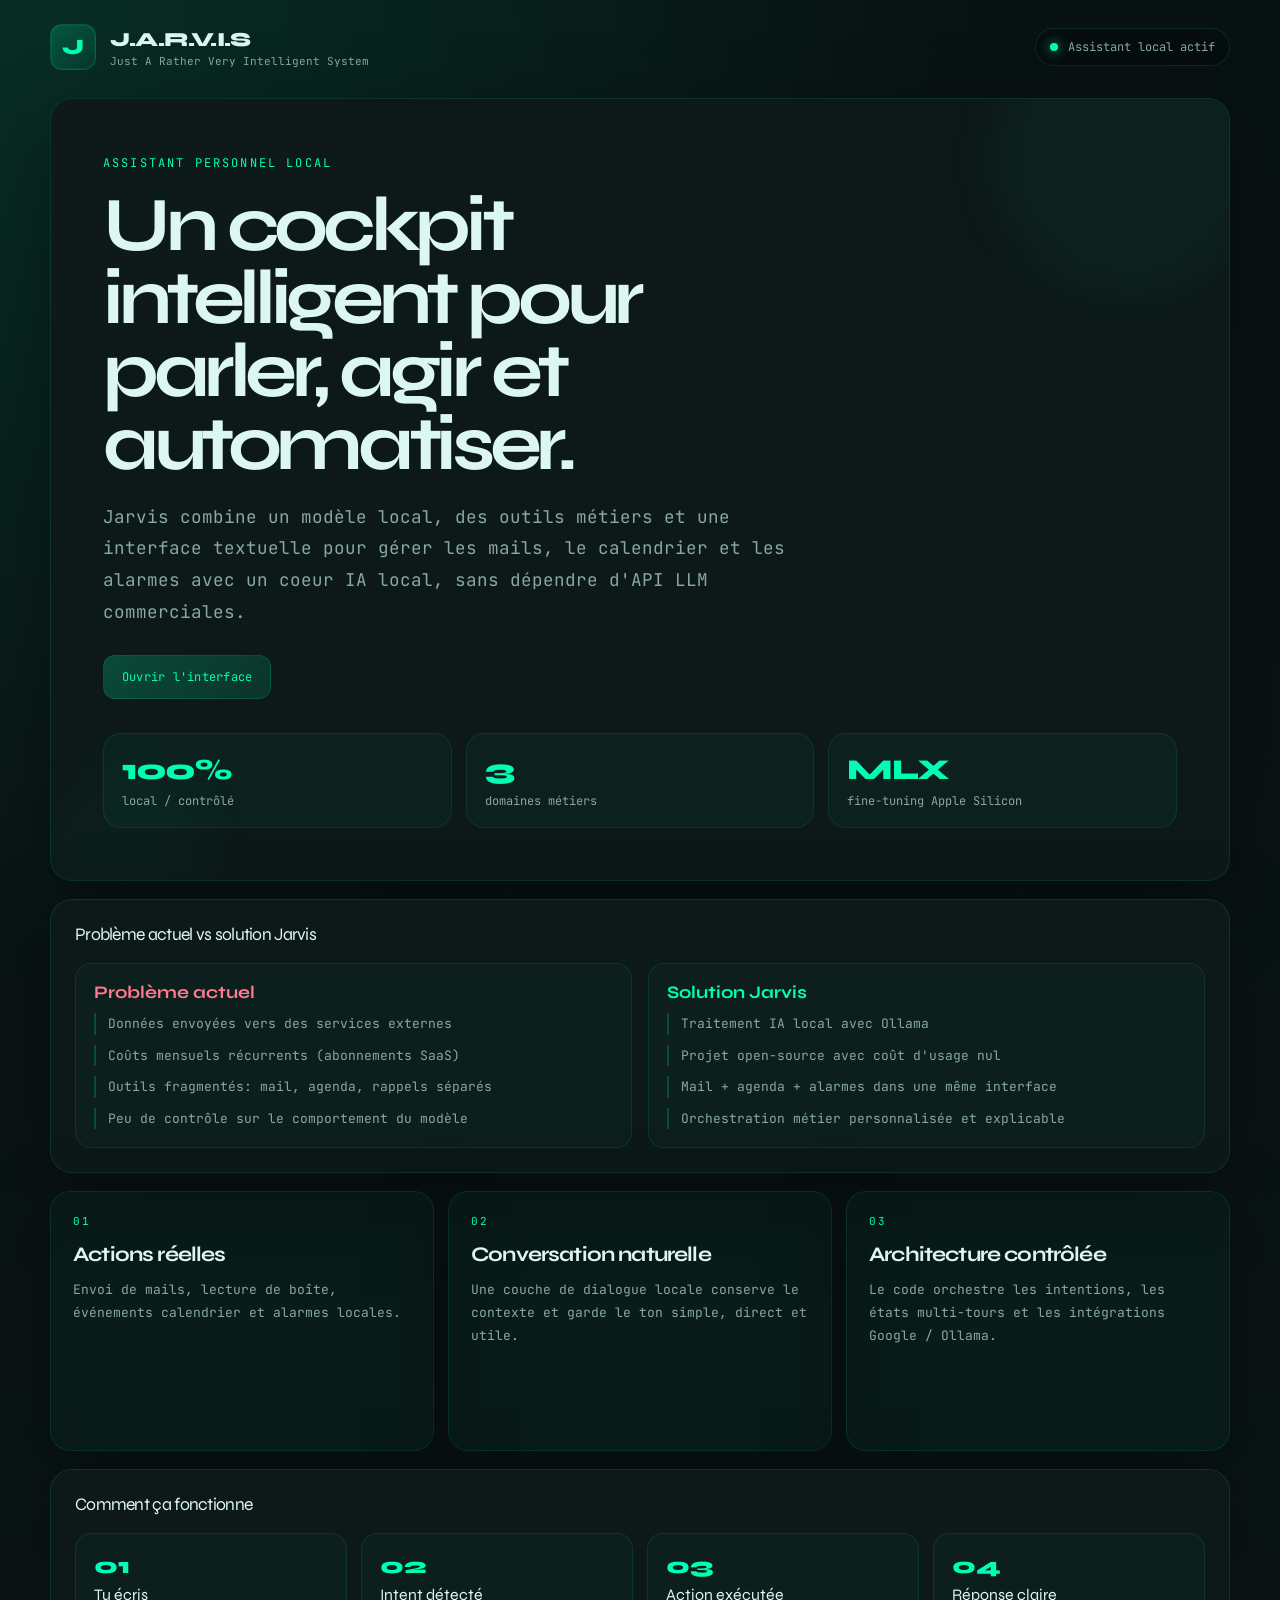
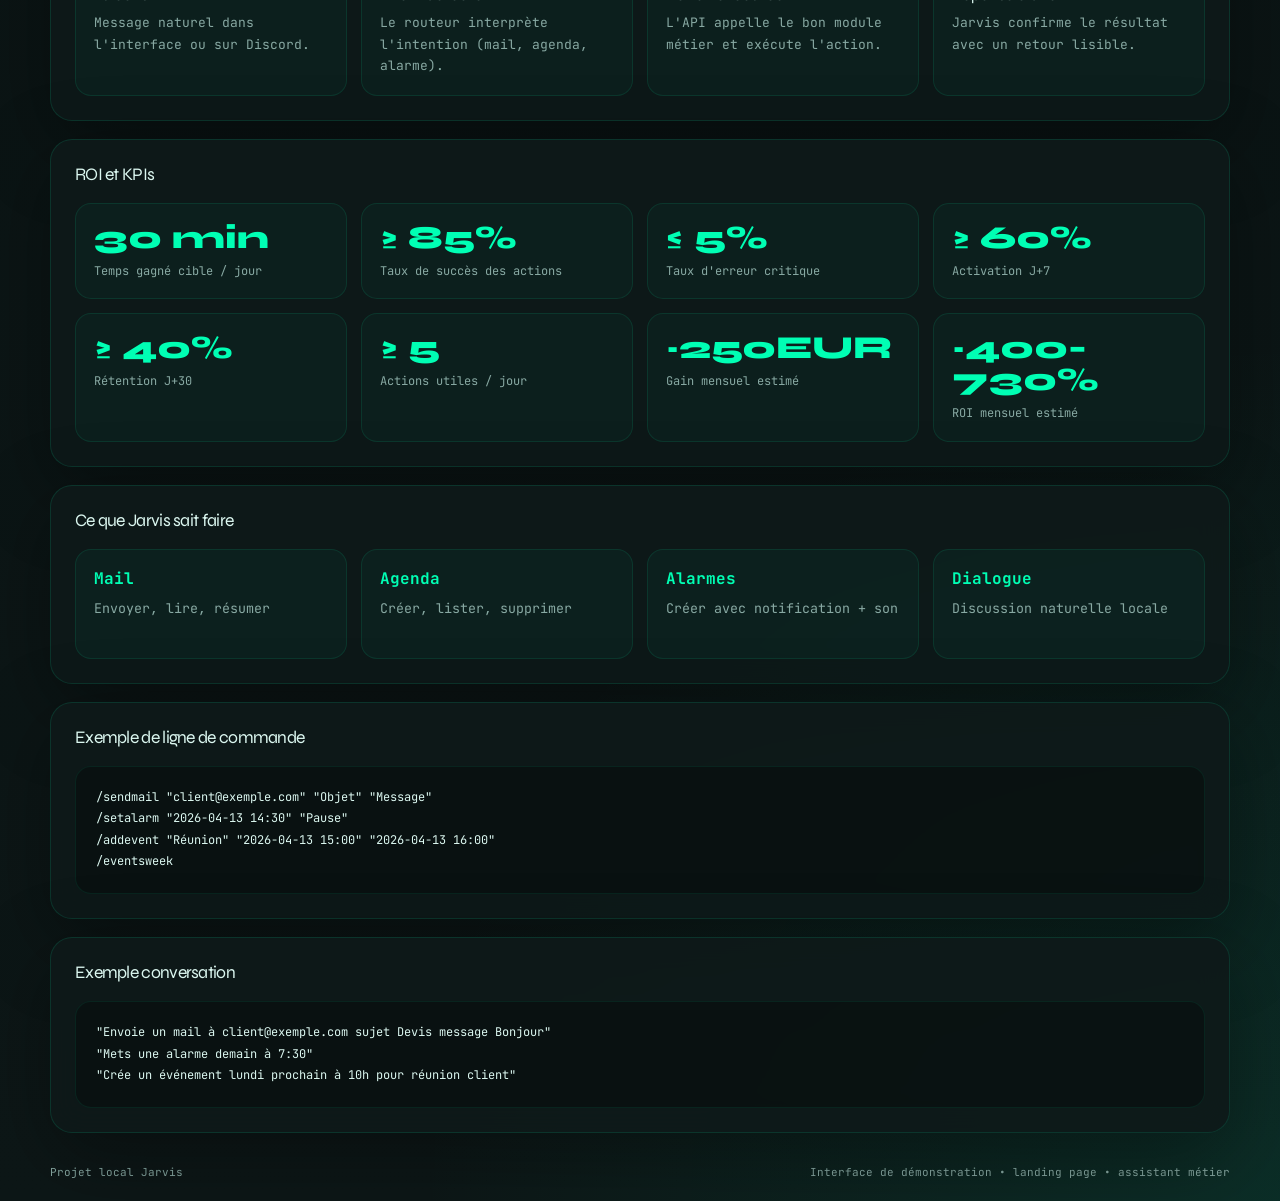
==== Page/index.html @ 5d5c664e "Ajout projet pour portfolio" ====
<!DOCTYPE html>
<html lang="fr">
<head>
  <meta charset="UTF-8">
  <meta name="viewport" content="width=device-width, initial-scale=1.0">
  <title>J.A.R.V.I.S — Landing Page</title>
  <link rel="preconnect" href="https://fonts.googleapis.com">
  <link rel="preconnect" href="https://fonts.gstatic.com" crossorigin>
  <link href="https://fonts.googleapis.com/css2?family=JetBrains+Mono:wght@300;400;500;700&family=Syne:wght@700;800&display=swap" rel="stylesheet">
  <link rel="stylesheet" href="./style.css">
</head>
<body>
  <div class="scanlines"></div>
  <header class="topbar">
    <div class="brand">
      <span class="brand-mark">J</span>
      <div>
        <div class="brand-title">J.A.R.V.I.S</div>
        <div class="brand-subtitle">Just A Rather Very Intelligent System</div>
      </div>
    </div>
    <div class="status">
      <span class="status-dot"></span>
      <span>Assistant local actif</span>
    </div>
  </header>

  <!-- Contenu principal avec explication de JARVIS -->
  <main class="shell">
    <section class="hero card">
      <div class="eyebrow">Assistant personnel local</div>
      <h1>Un cockpit intelligent pour parler, agir et automatiser.</h1>
      <p class="lead">
        Jarvis combine un modèle local, des outils métiers et une interface textuelle pour gérer
        les mails, le calendrier et les alarmes avec un coeur IA local, sans dépendre d'API LLM commerciales.
      </p>

      <div class="cta-row">
        <a class="btn primary" href="http://localhost:8000/test_interface.html">Ouvrir l'interface</a>
        <!-- <a class="btn secondary" href="../README.md">Lire le projet</a> -->
      </div>

      <div class="hero-grid">
        <div class="stat">
          <div class="stat-value">100%</div>
          <div class="stat-label">local / contrôlé</div>
        </div>
        <div class="stat">
          <div class="stat-value">3</div>
          <div class="stat-label">domaines métiers</div>
        </div>
        <div class="stat">
          <div class="stat-value">MLX</div>
          <div class="stat-label">fine-tuning Apple Silicon</div>
        </div>
      </div>
    </section>

    <!-- Comparaison et Constatation -->
    <section class="card compare">
      <div class="section-title">Problème actuel vs solution Jarvis</div>
      <div class="compare-grid">
        <div class="compare-col">
          <h3 class="compare-heading bad">Problème actuel</h3>
          <ul>
            <li>Données envoyées vers des services externes</li>
            <li>Coûts mensuels récurrents (abonnements SaaS)</li>
            <li>Outils fragmentés: mail, agenda, rappels séparés</li>
            <li>Peu de contrôle sur le comportement du modèle</li>
          </ul>
        </div>
        <div class="compare-col">
          <h3 class="compare-heading good">Solution Jarvis</h3>
          <ul>
            <li>Traitement IA local avec Ollama</li>
            <li>Projet open-source avec coût d'usage nul</li>
            <li>Mail + agenda + alarmes dans une même interface</li>
            <li>Orchestration métier personnalisée et explicable</li>
          </ul>
        </div>
      </div>
    </section>

    <!-- Fonctionnalités -->
    <section class="features">
      <article class="card feature">
        <div class="feature-index">01</div>
        <h2>Actions réelles</h2>
        <p>Envoi de mails, lecture de boîte, événements calendrier et alarmes locales.</p>
      </article>

      <article class="card feature">
        <div class="feature-index">02</div>
        <h2>Conversation naturelle</h2>
        <p>Une couche de dialogue locale conserve le contexte et garde le ton simple, direct et utile.</p>
      </article>

      <article class="card feature">
        <div class="feature-index">03</div>
        <h2>Architecture contrôlée</h2>
        <p>Le code orchestre les intentions, les états multi-tours et les intégrations Google / Ollama.</p>
      </article>
    </section>

    <!-- Fonctionnement -->
    <section class="card how">
      <div class="section-title">Comment ça fonctionne</div>
      <div class="steps-grid">
        <div class="step-card">
          <div class="step-num">01</div>
          <div class="step-name">Tu écris</div>
          <p>Message naturel dans l'interface ou sur Discord.</p>
        </div>
        <div class="step-card">
          <div class="step-num">02</div>
          <div class="step-name">Intent détecté</div>
          <p>Le routeur interprète l'intention (mail, agenda, alarme).</p>
        </div>
        <div class="step-card">
          <div class="step-num">03</div>
          <div class="step-name">Action exécutée</div>
          <p>L'API appelle le bon module métier et exécute l'action.</p>
        </div>
        <div class="step-card">
          <div class="step-num">04</div>
          <div class="step-name">Réponse claire</div>
          <p>Jarvis confirme le résultat avec un retour lisible.</p>
        </div>
      </div>
    </section>

    <!-- KPIs et ROI chiffre -->
    <section class="card kpis">
      <div class="section-title">ROI et KPIs</div>
      <div class="kpi-grid">
        <div class="kpi-item">
          <div class="kpi-value">30 min</div>
          <div class="kpi-label">Temps gagné cible / jour</div>
        </div>
        <div class="kpi-item">
          <div class="kpi-value">&ge; 85%</div>
          <div class="kpi-label">Taux de succès des actions</div>
        </div>
        <div class="kpi-item">
          <div class="kpi-value">&le; 5%</div>
          <div class="kpi-label">Taux d'erreur critique</div>
        </div>
        <div class="kpi-item">
          <div class="kpi-value">&ge; 60%</div>
          <div class="kpi-label">Activation J+7</div>
        </div>
        <div class="kpi-item">
          <div class="kpi-value">&ge; 40%</div>
          <div class="kpi-label">Rétention J+30</div>
        </div>
        <div class="kpi-item">
          <div class="kpi-value">&ge; 5</div>
          <div class="kpi-label">Actions utiles / jour</div>
        </div>
        <div class="kpi-item">
          <div class="kpi-value">~250EUR</div>
          <div class="kpi-label">Gain mensuel estimé</div>
        </div>
        <div class="kpi-item">
          <div class="kpi-value">~400-730%</div>
          <div class="kpi-label">ROI mensuel estimé</div>
        </div>
      </div>
    </section>

    <!-- Explication de ce que Jarvis sait faire pour les differentes fonctionnalités -->
    <section class="card roadmap">
      <div class="section-title">Ce que Jarvis sait faire</div>
      <div class="roadmap-grid">
        <div class="roadmap-item"><span>Mail</span><small>Envoyer, lire, résumer</small></div>
        <div class="roadmap-item"><span>Agenda</span><small>Créer, lister, supprimer</small></div>
        <div class="roadmap-item"><span>Alarmes</span><small>Créer avec notification + son</small></div>
        <div class="roadmap-item"><span>Dialogue</span><small>Discussion naturelle locale</small></div>
      </div>
    </section>

    <!-- Exemples d'utilisation avec les commandes  -->
    <section class="card showcase">
      <div class="section-title">Exemple de ligne de commande</div>
      <pre>/sendmail "client@exemple.com" "Objet" "Message"
/setalarm "2026-04-13 14:30" "Pause"
/addevent "Réunion" "2026-04-13 15:00" "2026-04-13 16:00"
/eventsweek</pre>
    </section>

    <!-- Exemples de conversation -->
    <section class="card showcase">
      <div class="section-title">Exemple conversation</div>
      <pre>"Envoie un mail à client@exemple.com sujet Devis message Bonjour"
"Mets une alarme demain à 7:30"
"Crée un événement lundi prochain à 10h pour réunion client"</pre>
    </section>
  </main>

  <!-- Pied de page -->
  <footer class="footer">
    <span>Projet local Jarvis</span>
    <span>Interface de démonstration • landing page • assistant métier</span>
  </footer>
</body>
</html>
---- Page/style.css ----
* {
  box-sizing: border-box;
  margin: 0;
  padding: 0;
}

:root {
  --bg: #081111;
  --bg2: #0d1717;
  --card: rgba(15, 26, 26, 0.92);
  --card-border: rgba(0, 255, 180, 0.12);
  --accent: #00ffb4;
  --accent-soft: rgba(0, 255, 180, 0.18);
  --accent-2: #00d39b;
  --text: #dbf7f0;
  --muted: #88a9a3;
  --shadow: 0 24px 80px rgba(0, 0, 0, 0.35);
  --mono: 'JetBrains Mono', monospace;
  --title: 'Syne', sans-serif;
}

html,
body {
  min-height: 100%;
}

body {
  font-family: var(--mono);
  color: var(--text);
  background:
    radial-gradient(circle at top left, rgba(0, 255, 180, 0.12), transparent 32%),
    radial-gradient(circle at bottom right, rgba(0, 211, 155, 0.12), transparent 28%),
    linear-gradient(180deg, var(--bg), var(--bg2));
  min-height: 100vh;
  display: flex;
  flex-direction: column;
  overflow-x: hidden;
}

.scanlines {
  position: fixed;
  inset: 0;
  pointer-events: none;
  background: repeating-linear-gradient(
    to bottom,
    rgba(255, 255, 255, 0.018) 0,
    rgba(255, 255, 255, 0.018) 1px,
    transparent 1px,
    transparent 4px
  );
  opacity: 0.35;
}

.topbar,
.shell,
.footer {
  width: min(1180px, calc(100% - 32px));
  margin: 0 auto;
}

.topbar {
  display: flex;
  justify-content: space-between;
  align-items: center;
  padding: 24px 0 18px;
}

.brand {
  display: flex;
  align-items: center;
  gap: 14px;
}

.brand-mark {
  display: grid;
  place-items: center;
  width: 46px;
  height: 46px;
  border-radius: 12px;
  background: linear-gradient(135deg, rgba(0, 255, 180, 0.2), rgba(0, 211, 155, 0.08));
  border: 1px solid var(--card-border);
  color: var(--accent);
  font-family: var(--title);
  font-size: 22px;
  font-weight: 800;
  box-shadow: 0 0 0 1px rgba(0, 255, 180, 0.08) inset;
}

.brand-title {
  font-family: var(--title);
  font-size: 20px;
  font-weight: 800;
  letter-spacing: -0.04em;
}

.brand-subtitle {
  color: var(--muted);
  font-size: 11px;
  margin-top: 2px;
}

.status {
  display: inline-flex;
  align-items: center;
  gap: 10px;
  color: var(--muted);
  font-size: 12px;
  padding: 10px 14px;
  border: 1px solid var(--card-border);
  border-radius: 999px;
  background: rgba(0, 0, 0, 0.18);
}

.status-dot {
  width: 8px;
  height: 8px;
  border-radius: 50%;
  background: var(--accent);
  box-shadow: 0 0 12px rgba(0, 255, 180, 0.8);
  animation: pulse 2.2s infinite;
}

@keyframes pulse {
  0%, 100% { transform: scale(1); opacity: 1; }
  50% { transform: scale(0.8); opacity: 0.55; }
}

.shell {
  display: grid;
  gap: 18px;
  padding: 10px 0 28px;
  flex: 1;
  align-content: start;
  min-height: calc(100vh - 160px);
}

.card {
  position: relative;
  border: 1px solid var(--card-border);
  border-radius: 22px;
  background: var(--card);
  box-shadow: var(--shadow);
  backdrop-filter: blur(16px);
}

.hero {
  padding: clamp(28px, 5vw, 52px);
  overflow: hidden;
}

.hero::before,
.hero::after {
  content: '';
  position: absolute;
  border-radius: 999px;
  filter: blur(30px);
  opacity: 0.35;
}

.hero::before {
  width: 280px;
  height: 280px;
  background: rgba(0, 255, 180, 0.12);
  top: -80px;
  right: -40px;
}

.hero::after {
  width: 180px;
  height: 180px;
  background: rgba(0, 211, 155, 0.1);
  bottom: -60px;
  left: -20px;
}

.eyebrow {
  display: inline-flex;
  align-items: center;
  gap: 8px;
  color: var(--accent);
  font-size: 12px;
  letter-spacing: 0.18em;
  text-transform: uppercase;
  margin-bottom: 18px;
}

.hero h1 {
  font-family: var(--title);
  font-size: clamp(2.3rem, 6vw, 5rem);
  line-height: 0.95;
  letter-spacing: -0.07em;
  max-width: 11ch;
}

.lead {
  max-width: 62ch;
  margin-top: 20px;
  color: var(--muted);
  font-size: clamp(0.98rem, 1.5vw, 1.1rem);
  line-height: 1.8;
}

.cta-row {
  display: flex;
  flex-wrap: wrap;
  gap: 12px;
  margin-top: 28px;
}

.btn {
  text-decoration: none;
  padding: 13px 18px;
  border-radius: 12px;
  border: 1px solid var(--card-border);
  font-size: 12px;
  letter-spacing: 0.02em;
  transition: transform 0.18s ease, background 0.18s ease, border-color 0.18s ease;
}

.btn:hover {
  transform: translateY(-1px);
}

.btn.primary {
  background: linear-gradient(135deg, rgba(0, 255, 180, 0.22), rgba(0, 255, 180, 0.12));
  color: var(--accent);
}

.btn.secondary {
  background: rgba(255, 255, 255, 0.03);
  color: var(--text);
}

.hero-grid,
.features,
.roadmap-grid {
  display: grid;
  gap: 14px;
}

.hero-grid {
  grid-template-columns: repeat(3, minmax(0, 1fr));
  margin-top: 34px;
}

.stat,
.feature,
.roadmap-item {
  border: 1px solid rgba(0, 255, 180, 0.1);
  background: rgba(0, 255, 180, 0.035);
}

.stat {
  padding: 18px;
  border-radius: 18px;
}

.stat-value {
  font-family: var(--title);
  color: var(--accent);
  font-size: 1.8rem;
  font-weight: 800;
  letter-spacing: -0.05em;
}

.stat-label {
  color: var(--muted);
  margin-top: 6px;
  font-size: 12px;
}

.features {
  grid-template-columns: repeat(3, minmax(0, 1fr));
}

.feature {
  padding: 22px;
  border-radius: 20px;
  min-height: 240px;
}

.feature-index {
  color: var(--accent);
  font-size: 11px;
  letter-spacing: 0.16em;
  margin-bottom: 14px;
}

.feature h2,
.section-title {
  font-family: var(--title);
  letter-spacing: -0.04em;
}

.feature h2 {
  font-size: 1.3rem;
  margin-bottom: 12px;
}

.feature p {
  color: var(--muted);
  line-height: 1.75;
  font-size: 13px;
}

.roadmap,
.showcase {
  padding: 24px;
}

.compare,
.how,
.kpis {
  padding: 24px;
}

.compare-grid {
  display: grid;
  grid-template-columns: 1fr 1fr;
  gap: 16px;
}

.compare-col {
  border: 1px solid rgba(0, 255, 180, 0.1);
  background: rgba(0, 255, 180, 0.03);
  border-radius: 16px;
  padding: 18px;
}

.compare-heading {
  font-family: var(--title);
  font-size: 1.1rem;
  margin-bottom: 10px;
}

.compare-heading.bad {
  color: #ff7a8f;
}

.compare-heading.good {
  color: var(--accent);
}

.compare-col ul {
  list-style: none;
  display: grid;
  gap: 10px;
}

.compare-col li {
  color: var(--muted);
  font-size: 13px;
  line-height: 1.65;
  padding-left: 12px;
  border-left: 2px solid rgba(0, 255, 180, 0.2);
}

.steps-grid {
  display: grid;
  grid-template-columns: repeat(4, minmax(0, 1fr));
  gap: 14px;
}

.step-card {
  border: 1px solid rgba(0, 255, 180, 0.1);
  background: rgba(0, 255, 180, 0.03);
  border-radius: 16px;
  padding: 18px;
}

.step-num {
  font-family: var(--title);
  color: var(--accent);
  font-size: 1.4rem;
  font-weight: 800;
  margin-bottom: 6px;
}

.step-name {
  font-family: var(--title);
  color: var(--text);
  font-size: 1rem;
  margin-bottom: 8px;
}

.step-card p {
  color: var(--muted);
  font-size: 13px;
  line-height: 1.65;
}

.kpi-grid {
  display: grid;
  grid-template-columns: repeat(4, minmax(0, 1fr));
  gap: 14px;
}

.kpi-item {
  border: 1px solid rgba(0, 255, 180, 0.1);
  background: rgba(0, 255, 180, 0.03);
  border-radius: 16px;
  padding: 18px;
}

.kpi-value {
  font-family: var(--title);
  color: var(--accent);
  font-size: 2rem;
  font-weight: 800;
  line-height: 1;
}

.kpi-label {
  margin-top: 8px;
  color: var(--muted);
  font-size: 12px;
  line-height: 1.55;
}

.section-title {
  margin-bottom: 18px;
  font-size: 1.1rem;
}

.roadmap-grid {
  grid-template-columns: repeat(4, minmax(0, 1fr));
}

.roadmap-item {
  padding: 18px;
  border-radius: 16px;
  min-height: 110px;
}

.roadmap-item span {
  display: block;
  color: var(--accent);
  font-weight: 700;
  margin-bottom: 8px;
}

.roadmap-item small {
  color: var(--muted);
  line-height: 1.6;
}

.showcase pre {
  overflow: auto;
  padding: 20px;
  border-radius: 16px;
  background: rgba(0, 0, 0, 0.28);
  border: 1px solid rgba(0, 255, 180, 0.08);
  color: var(--text);
  font-family: var(--mono);
  font-size: 12px;
  line-height: 1.8;
}

.footer {
  display: flex;
  justify-content: space-between;
  gap: 18px;
  padding: 4px 0 22px;
  color: var(--muted);
  font-size: 11px;
}

@media (min-width: 1200px) {
  .hero {
    min-height: 42vh;
  }

  .features {
    align-items: stretch;
  }

  .feature {
    min-height: 260px;
  }
}

@media (max-width: 960px) {
  .topbar,
  .footer {
    flex-direction: column;
    align-items: flex-start;
  }

  .compare-grid,
  .steps-grid,
  .kpi-grid,
  .hero-grid,
  .features,
  .roadmap-grid {
    grid-template-columns: 1fr;
  }

  .hero h1 {
    max-width: none;
  }
}
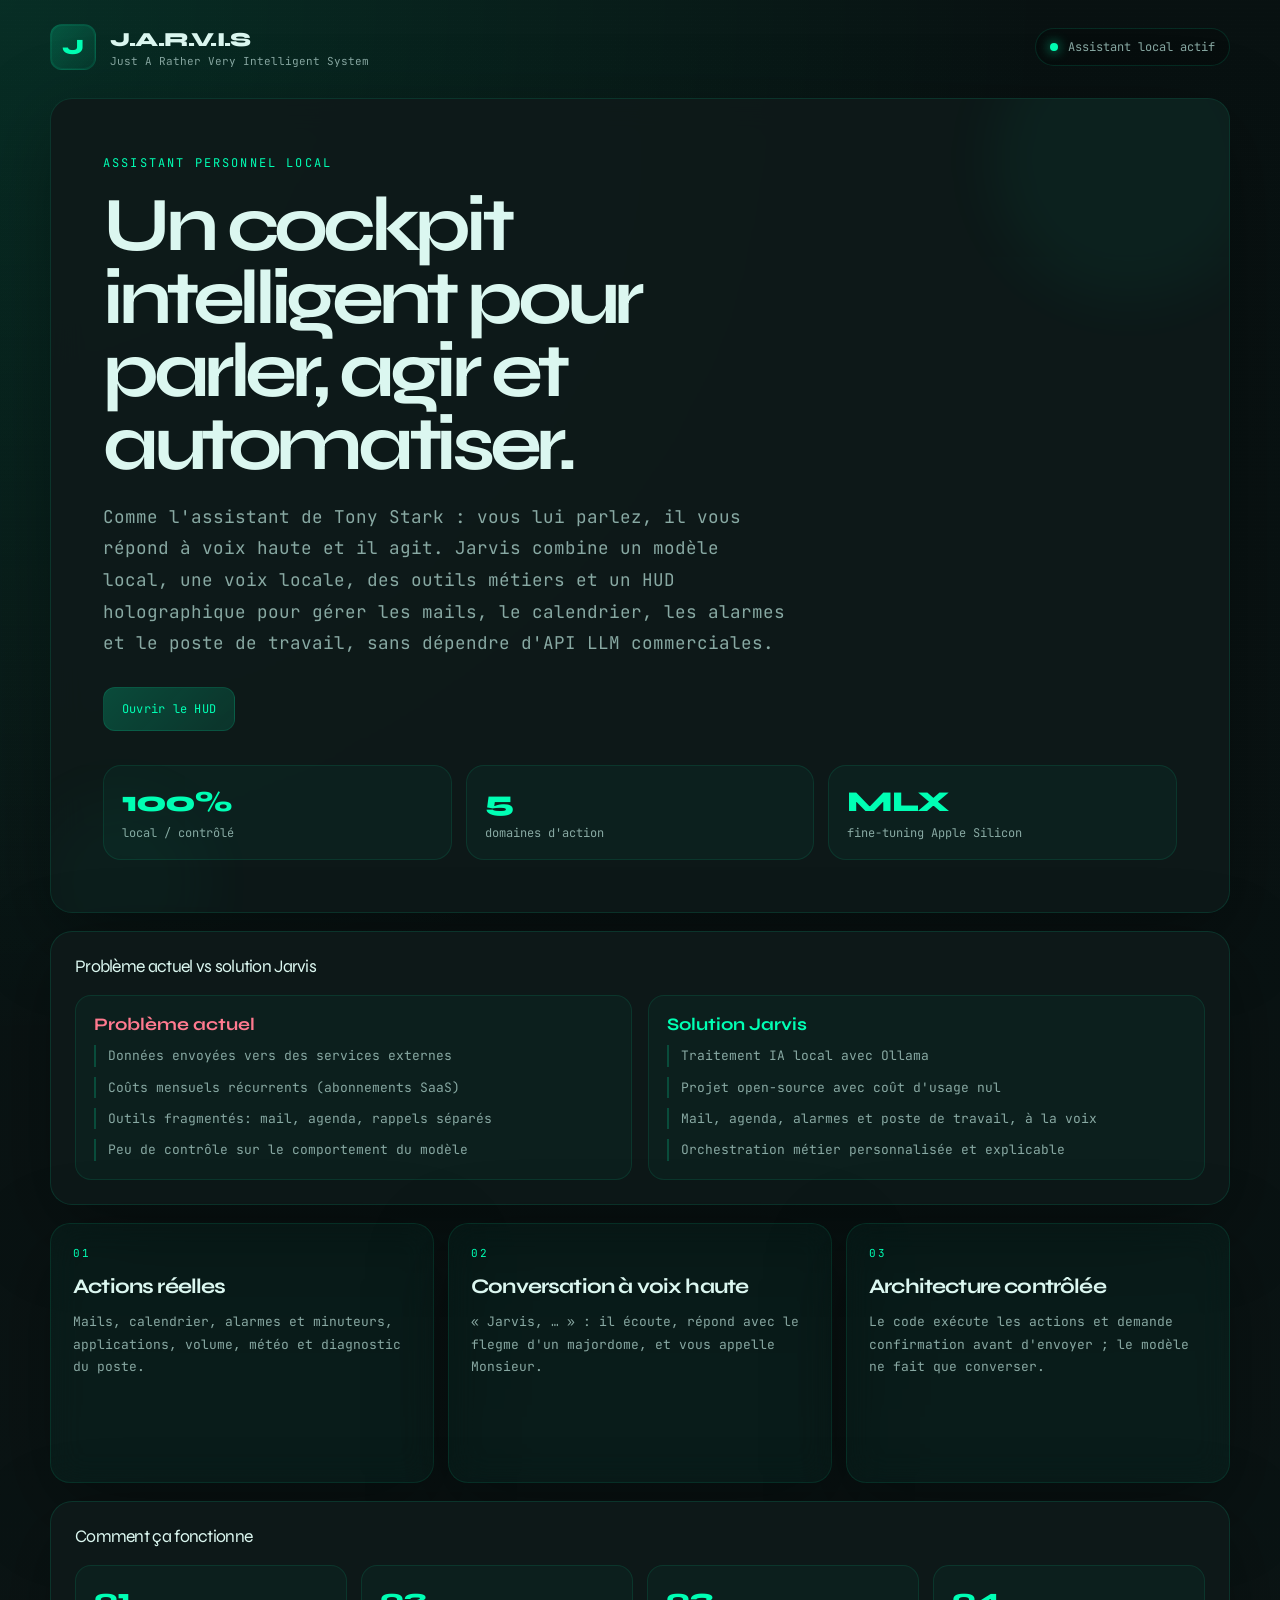
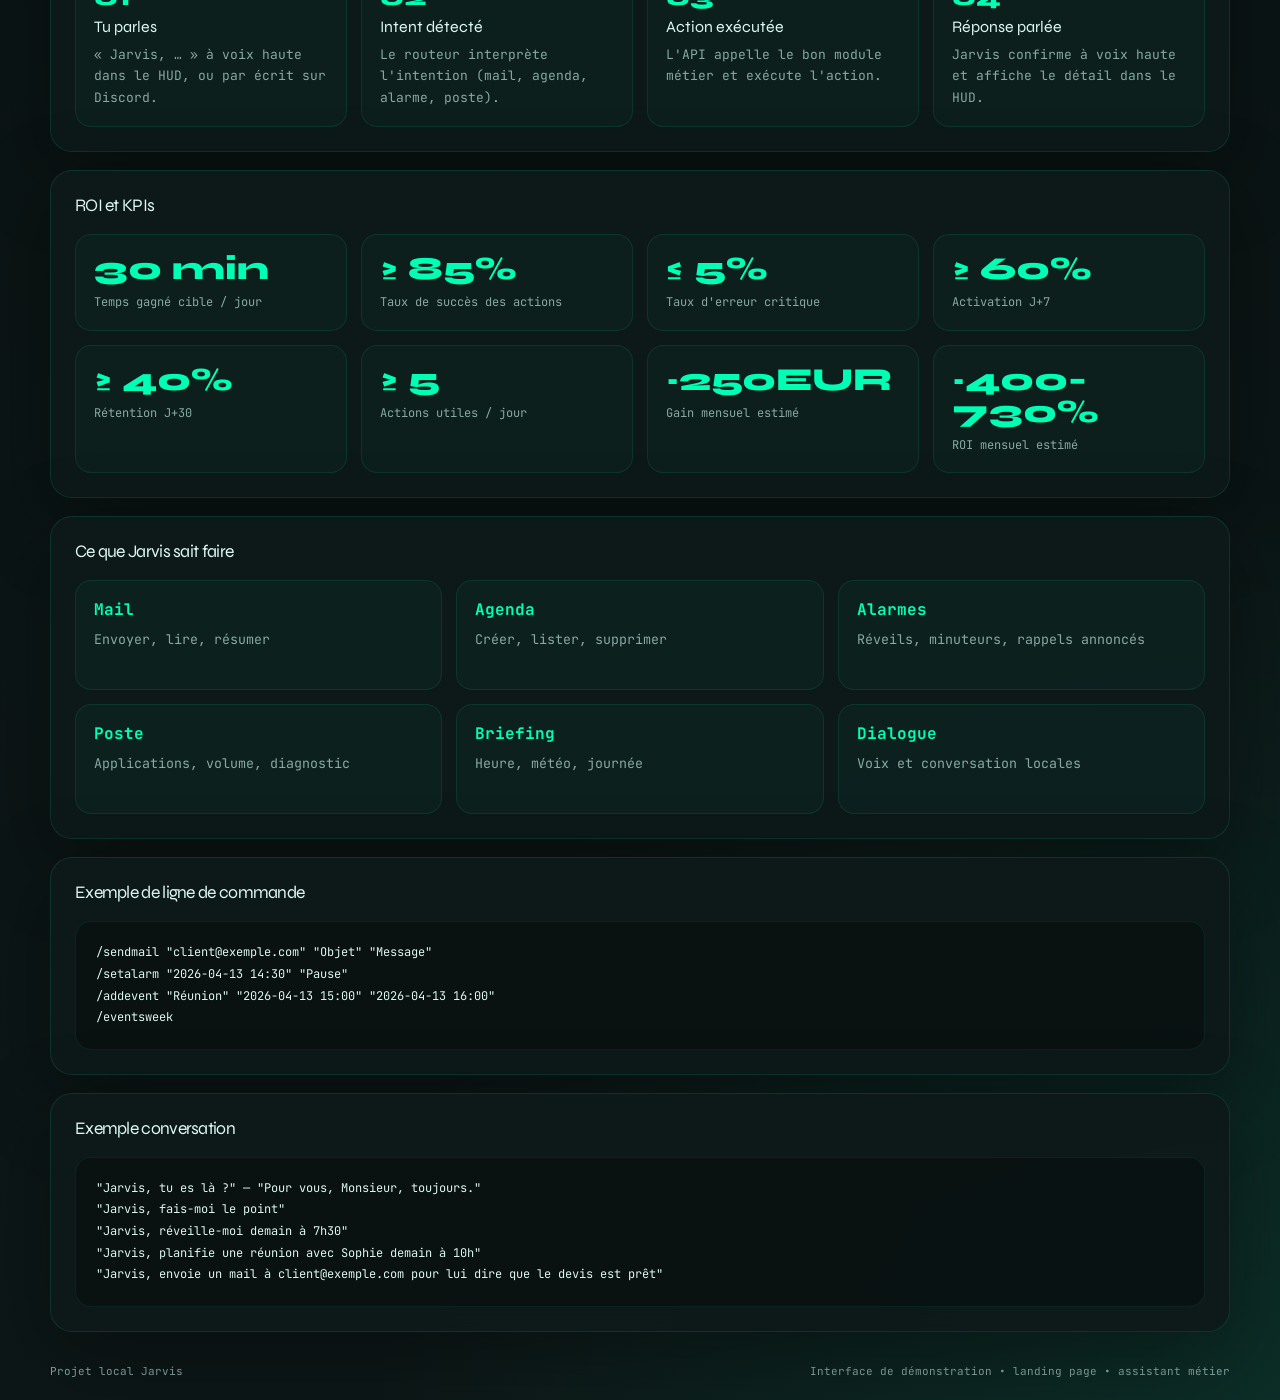
==== commit 58181d25: "Jarvis façon Iron Man : voix, HUD holographique et persona Jarvis se pilote maintenant à la voix, ré" ====
--- a/Page/index.html
+++ b/Page/index.html
@@ -31,12 +31,13 @@
       <div class="eyebrow">Assistant personnel local</div>
       <h1>Un cockpit intelligent pour parler, agir et automatiser.</h1>
       <p class="lead">
-        Jarvis combine un modèle local, des outils métiers et une interface textuelle pour gérer
-        les mails, le calendrier et les alarmes avec un coeur IA local, sans dépendre d'API LLM commerciales.
+        Comme l'assistant de Tony Stark : vous lui parlez, il vous répond à voix haute et il agit.
+        Jarvis combine un modèle local, une voix locale, des outils métiers et un HUD holographique pour gérer
+        les mails, le calendrier, les alarmes et le poste de travail, sans dépendre d'API LLM commerciales.
       </p>
 
       <div class="cta-row">
-        <a class="btn primary" href="http://localhost:8000/test_interface.html">Ouvrir l'interface</a>
+        <a class="btn primary" href="http://localhost:8001/">Ouvrir le HUD</a>
         <!-- <a class="btn secondary" href="../README.md">Lire le projet</a> -->
       </div>
 
@@ -46,8 +47,8 @@
           <div class="stat-label">local / contrôlé</div>
         </div>
         <div class="stat">
-          <div class="stat-value">3</div>
-          <div class="stat-label">domaines métiers</div>
+          <div class="stat-value">5</div>
+          <div class="stat-label">domaines d'action</div>
         </div>
         <div class="stat">
           <div class="stat-value">MLX</div>
@@ -74,7 +75,7 @@
           <ul>
             <li>Traitement IA local avec Ollama</li>
             <li>Projet open-source avec coût d'usage nul</li>
-            <li>Mail + agenda + alarmes dans une même interface</li>
+            <li>Mail, agenda, alarmes et poste de travail, à la voix</li>
             <li>Orchestration métier personnalisée et explicable</li>
           </ul>
         </div>
@@ -86,19 +87,19 @@
       <article class="card feature">
         <div class="feature-index">01</div>
         <h2>Actions réelles</h2>
-        <p>Envoi de mails, lecture de boîte, événements calendrier et alarmes locales.</p>
+        <p>Mails, calendrier, alarmes et minuteurs, applications, volume, météo et diagnostic du poste.</p>
       </article>
 
       <article class="card feature">
         <div class="feature-index">02</div>
-        <h2>Conversation naturelle</h2>
-        <p>Une couche de dialogue locale conserve le contexte et garde le ton simple, direct et utile.</p>
+        <h2>Conversation à voix haute</h2>
+        <p>« Jarvis, … » : il écoute, répond avec le flegme d'un majordome, et vous appelle Monsieur.</p>
       </article>
 
       <article class="card feature">
         <div class="feature-index">03</div>
         <h2>Architecture contrôlée</h2>
-        <p>Le code orchestre les intentions, les états multi-tours et les intégrations Google / Ollama.</p>
+        <p>Le code exécute les actions et demande confirmation avant d'envoyer ; le modèle ne fait que converser.</p>
       </article>
     </section>
 
@@ -108,13 +109,13 @@
       <div class="steps-grid">
         <div class="step-card">
           <div class="step-num">01</div>
-          <div class="step-name">Tu écris</div>
-          <p>Message naturel dans l'interface ou sur Discord.</p>
+          <div class="step-name">Tu parles</div>
+          <p>« Jarvis, … » à voix haute dans le HUD, ou par écrit sur Discord.</p>
         </div>
         <div class="step-card">
           <div class="step-num">02</div>
           <div class="step-name">Intent détecté</div>
-          <p>Le routeur interprète l'intention (mail, agenda, alarme).</p>
+          <p>Le routeur interprète l'intention (mail, agenda, alarme, poste).</p>
         </div>
         <div class="step-card">
           <div class="step-num">03</div>
@@ -123,8 +124,8 @@
         </div>
         <div class="step-card">
           <div class="step-num">04</div>
-          <div class="step-name">Réponse claire</div>
-          <p>Jarvis confirme le résultat avec un retour lisible.</p>
+          <div class="step-name">Réponse parlée</div>
+          <p>Jarvis confirme à voix haute et affiche le détail dans le HUD.</p>
         </div>
       </div>
     </section>
@@ -174,8 +175,10 @@
       <div class="roadmap-grid">
         <div class="roadmap-item"><span>Mail</span><small>Envoyer, lire, résumer</small></div>
         <div class="roadmap-item"><span>Agenda</span><small>Créer, lister, supprimer</small></div>
-        <div class="roadmap-item"><span>Alarmes</span><small>Créer avec notification + son</small></div>
-        <div class="roadmap-item"><span>Dialogue</span><small>Discussion naturelle locale</small></div>
+        <div class="roadmap-item"><span>Alarmes</span><small>Réveils, minuteurs, rappels annoncés</small></div>
+        <div class="roadmap-item"><span>Poste</span><small>Applications, volume, diagnostic</small></div>
+        <div class="roadmap-item"><span>Briefing</span><small>Heure, météo, journée</small></div>
+        <div class="roadmap-item"><span>Dialogue</span><small>Voix et conversation locales</small></div>
       </div>
     </section>
 
@@ -191,9 +194,11 @@
     <!-- Exemples de conversation -->
     <section class="card showcase">
       <div class="section-title">Exemple conversation</div>
-      <pre>"Envoie un mail à client@exemple.com sujet Devis message Bonjour"
-"Mets une alarme demain à 7:30"
-"Crée un événement lundi prochain à 10h pour réunion client"</pre>
+      <pre>"Jarvis, tu es là ?" — "Pour vous, Monsieur, toujours."
+"Jarvis, fais-moi le point"
+"Jarvis, réveille-moi demain à 7h30"
+"Jarvis, planifie une réunion avec Sophie demain à 10h"
+"Jarvis, envoie un mail à client@exemple.com pour lui dire que le devis est prêt"</pre>
     </section>
   </main>
 
--- a/Page/style.css
+++ b/Page/style.css
@@ -423,7 +423,7 @@
 }
 
 .roadmap-grid {
-  grid-template-columns: repeat(4, minmax(0, 1fr));
+  grid-template-columns: repeat(3, minmax(0, 1fr));
 }
 
 .roadmap-item {
